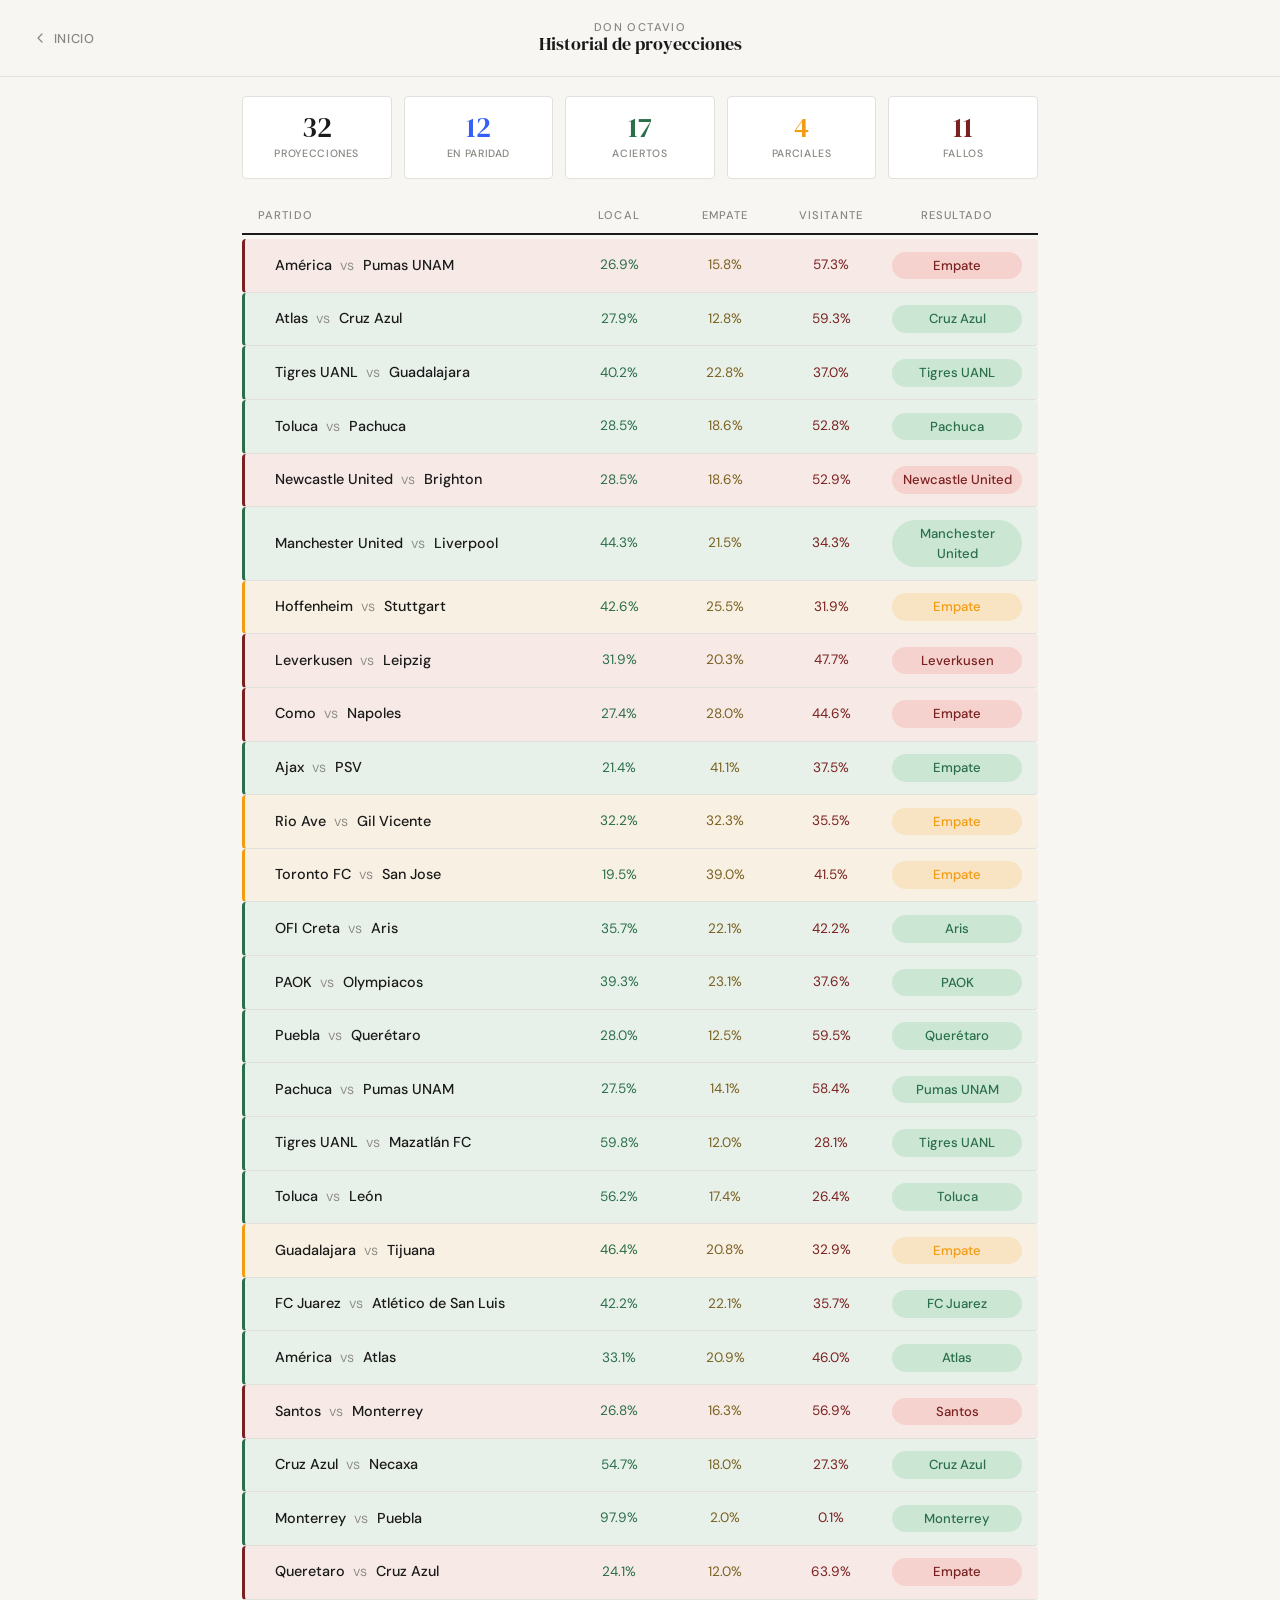
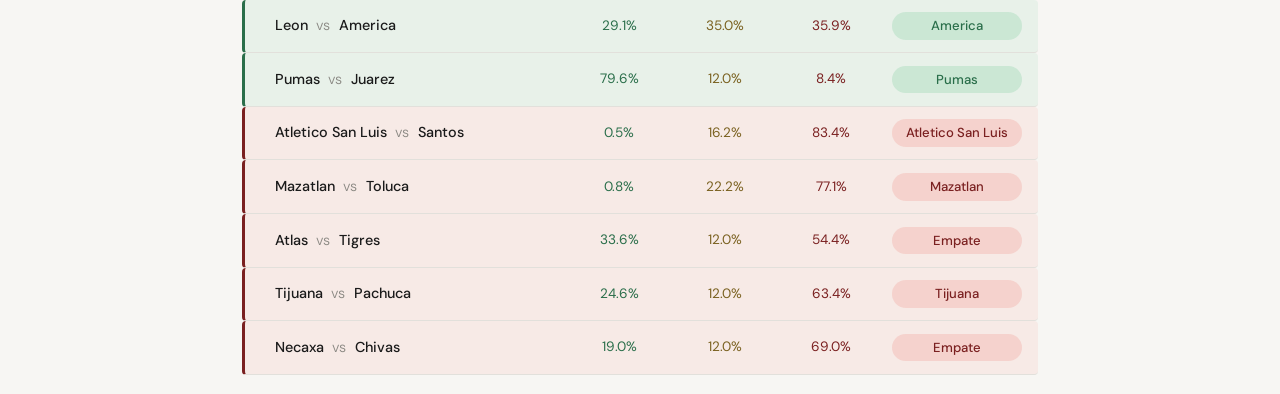
==== historial.html @ b7ad4d97 "Cambios en el home" ====
<!DOCTYPE html>
<html lang="es">
<head>
  <meta charset="UTF-8">
  <meta name="viewport" content="width=device-width, initial-scale=1.0">
  <title>Historial de Proyecciones | Don Octavio</title>
  <link rel="preconnect" href="https://fonts.googleapis.com">
  <link href="https://fonts.googleapis.com/css2?family=DM+Serif+Display&family=DM+Sans:wght@300;400;500&display=swap" rel="stylesheet">
  <link rel="stylesheet" href="estilos.css">
  <link rel="icon" type="image/png" href="assets/favicon.png">
</head>
<body>

<header>
  <button class="btn-back" onclick="window.location.href='index.html'" style="display:flex;">
    <svg width="16" height="16" viewBox="0 0 24 24" fill="none"
         stroke="currentColor" stroke-width="1.8" stroke-linecap="round" stroke-linejoin="round">
      <polyline points="15 18 9 12 15 6"/>
    </svg>
    Inicio
  </button>
  <div class="header-center">
    <span class="header-label">Don Octavio</span>
    <h1>Historial de proyecciones</h1>
  </div>
</header>

<div class="view" id="vista-historial">

  <div class="loading" id="loading">
    <div class="spinner"></div>
    <span>Cargando historial…</span>
  </div>

  <div id="resumenMetricas" style="display:none;">
    <div class="hist-metricas" id="histMetricas"></div>
  </div>

  <div class="tabla" id="contenedorHistorial" style="display:none;"></div>

  <div class="hist-vacio" id="histVacio" style="display:none;">
    <p>No hay proyecciones en el historial aún.</p>
  </div>

</div>

<!-- Modal -->
<div class="modal-overlay" id="modalOverlay" onclick="cerrarModal(event)">
  <div class="modal-card" id="modalCard">
    <button class="modal-close" onclick="cerrarModal()">
      <svg width="18" height="18" viewBox="0 0 24 24" fill="none"
           stroke="currentColor" stroke-width="1.8" stroke-linecap="round" stroke-linejoin="round">
        <line x1="18" y1="6" x2="6" y2="18"/><line x1="6" y1="6" x2="18" y2="18"/>
      </svg>
    </button>
    <div id="modalContenido"></div>
  </div>
</div>

<script>
const CARPETA = 'partidos/';

function fmt(n) { return (n * 100).toFixed(1) + '%'; }

function obtenerFavorito(p) {
  if (p.prediccion) return p.prediccion;
  const max = Math.max(p.prob_local, p.prob_empate, p.prob_visitante);
  if (max === p.prob_local)     return p.local;
  if (max === p.prob_visitante) return p.visitante;
  return 'Empate';
}

function obtenerPctFavorito(p, fav) {
  if (fav === p.local)     return fmt(p.prob_local);
  if (fav === p.visitante) return fmt(p.prob_visitante);
  return fmt(p.prob_empate);
}

function calcularParidad(partidos) {
  let totalParidad = 0;

  for (const p of partidos) {
    const probs = [p.prob_local, p.prob_empate, p.prob_visitante];
    probs.sort((a, b) => b - a);

    const diferencia = probs[0] - probs[1];

    if (diferencia < 0.15) {
      totalParidad++;
    }
  }

  return totalParidad;
}

function clasificarResultado(p) {
  if (!p.resultado) return 'pending';
  const fav = obtenerFavorito(p);
  if (fav === p.resultado) return 'acierto';

  const probs = [p.prob_local, p.prob_empate, p.prob_visitante];
  probs.sort((a, b) => b - a);
  const diferencia = probs[0] - probs[1];

  return diferencia < 0.15 ? 'parcial' : 'fallo';
}

function acerto(p) {
  return p.resultado && obtenerFavorito(p) === p.resultado;
}

async function cargarJSON(ruta) {
  const r = await fetch(ruta);
  if (!r.ok) throw new Error(`Error cargando ${ruta}`);
  return r.json();
}

async function cargarTodos() {
  let archivos = [];
  try { archivos = await cargarJSON(CARPETA + 'index.json'); }
  catch (e) { console.warn('No se encontró partidos/index.json', e); return []; }

  const resultados = await Promise.allSettled(
    archivos.map(n => cargarJSON(CARPETA + n))
  );

  const partidos = [];
  for (const res of resultados) {
    if (res.status === 'fulfilled') {
      const d = res.value;
      if (Array.isArray(d))               partidos.push(...d);
      else if (Array.isArray(d.partidos)) partidos.push(...d.partidos);
    }
  }
  return partidos;
}

/* ── Métricas ── */
function calcularEficiencia(partidos) {
  const conResultado = partidos.filter(p => p.resultado);
  if (!conResultado.length) return { pct: '—', aciertos: 0, fallos: 0, local: 0, empate: 0, visitante: 0 };

  let aciertos = 0, parciales = 0, fallos = 0, local = 0, empate = 0, visitante = 0;

  for (const p of conResultado) {
    const tipo = clasificarResultado(p);
    const fav  = obtenerFavorito(p);
    if (tipo === 'acierto') {
      aciertos++;
      if (fav === p.local)          local++;
      else if (fav === p.visitante) visitante++;
      else                          empate++;
    } else if (tipo === 'parcial') {
      parciales++;
    } else {
      fallos++;
    }
  }
  const pct = ((aciertos / conResultado.length) * 100).toFixed(1) + '%';
  return { pct, aciertos, parciales, fallos, local, empate, visitante };
}

function renderMetricas(partidos) {
  const el = document.getElementById('histMetricas');
  if (!el) return;
  const { pct, aciertos, fallos, local, empate, visitante, parciales } = calcularEficiencia(partidos);
  const paridad = calcularParidad(partidos);

  el.innerHTML = `
    <div class="hist-metrica-card">
      <span class="hist-metrica-val">${partidos.length}</span>
      <span class="hist-metrica-lbl">Proyecciones</span>
    </div>
    <div class="hist-metrica-card">
      <span class="hist-metrica-val hist-val-paridad">${paridad}</span>
      <span class="hist-metrica-lbl">En Paridad</span>
    </div>
    <div class="hist-metrica-card">
      <span class="hist-metrica-val hist-val-win">${aciertos}</span>
      <span class="hist-metrica-lbl">Aciertos</span>
    </div>
    <div class="hist-metrica-card">
      <span class="hist-metrica-val hist-val-parcial">${parciales}</span>
      <span class="hist-metrica-lbl">Parciales</span>
    </div>
    <div class="hist-metrica-card">
      <span class="hist-metrica-val hist-val-loss">${fallos}</span>
      <span class="hist-metrica-lbl">Fallos</span>
    </div>
  `;
}

/* ── Tabla ── */
function renderTabla(partidos) {
  const el = document.getElementById('contenedorHistorial');
  if (!el) return;

  const header = `
    <div class="tabla-header hist-tabla-header">
      <span>Partido</span>
      <span>Local</span>
      <span>Empate</span>
      <span>Visitante</span>
      <span>Resultado</span>
    </div>
  `;

  const filas = partidos.map((p, i) => {
    const fav      = obtenerFavorito(p);
    const pct      = obtenerPctFavorito(p, fav);
    const tuvo     = !!p.resultado;
    const ok       = tuvo && fav === p.resultado;
    const tipo = clasificarResultado(p);
    const rowClass = `fila hist-fila ${
      tipo === 'acierto' ? 'fila--acierto' :
      tipo === 'parcial' ? 'fila--parcial' :
      tipo === 'fallo'   ? 'fila--fallo'   : ''
    }`;

    return `
      <div class="${rowClass}" onclick="abrirModal(${i})" style="cursor:pointer;">
        <div class="fila-equipo">
          <div class="logos-pair">
            <img src="${p.logo_local}"     alt="${p.local}"     onerror="this.style.display='none'">
            <img src="${p.logo_visitante}" alt="${p.visitante}" onerror="this.style.display='none'">
          </div>
          <span class="fila-nombre">${p.local} <em>vs</em> ${p.visitante}</span>
        </div>
        <span class="fila-pct win">${fmt(p.prob_local)}</span>
        <span class="fila-pct draw">${fmt(p.prob_empate)}</span>
        <span class="fila-pct loss">${fmt(p.prob_visitante)}</span>
        <span class="fila-resultado ${
          tipo === 'acierto' ? 'res--ok' :
          tipo === 'parcial' ? 'res--parcial' :
          tipo === 'fallo'   ? 'res--fail' : 'res--pending'
        }">
          ${tuvo ? p.resultado : '—'}
        </span>
      </div>
    `;
  }).join('');

  el.innerHTML = header + filas;
}

/* ── Modal ── */
let _partidos = [];

function abrirModal(i) {
  const p   = _partidos[i];
  const fav = obtenerFavorito(p);
  const ok  = p.resultado && fav === p.resultado;
  const tuvo = !!p.resultado;

  const tipo = clasificarResultado(p);
  const veredictoClass =
    tipo === 'acierto' ? 'veredicto--ok' :
    tipo === 'parcial' ? 'veredicto--parcial' :
    tipo === 'fallo'   ? 'veredicto--fail' : 'veredicto--pending';
  const veredictoTexto =
    tipo === 'acierto' ? 'Acierto' :
    tipo === 'parcial' ? 'Acierto parcial' :
    tipo === 'fallo'   ? 'Fallo' : 'Sin resultado';
  const veredictoIcon  = tuvo ? (ok ? `
    <svg width="20" height="20" viewBox="0 0 24 24" fill="none" stroke="currentColor" stroke-width="2" stroke-linecap="round" stroke-linejoin="round"><polyline points="20 6 9 17 4 12"/></svg>
  ` : `
    <svg width="20" height="20" viewBox="0 0 24 24" fill="none" stroke="currentColor" stroke-width="2" stroke-linecap="round" stroke-linejoin="round"><line x1="18" y1="6" x2="6" y2="18"/><line x1="6" y1="6" x2="18" y2="18"/></svg>
  `) : '';

  document.getElementById('modalContenido').innerHTML = `
    <div class="modal-equipos">
      <div class="modal-equipo">
        <img src="${p.logo_local}" alt="${p.local}" onerror="this.style.display='none'">
        <span>${p.local}</span>
      </div>
      <span class="modal-vs">vs</span>
      <div class="modal-equipo">
        <img src="${p.logo_visitante}" alt="${p.visitante}" onerror="this.style.display='none'">
        <span>${p.visitante}</span>
      </div>
    </div>

    <div class="modal-detalle">
      <div class="modal-fila">
        <span class="modal-lbl">Proyección</span>
        <span class="modal-val">${fav}</span>
      </div>
      <div class="modal-fila">
        <span class="modal-lbl">Confianza</span>
        <span class="modal-val">${p.confianza}</span>
      </div>
      <div class="modal-fila1">
        <span class="modal-lbl">Probabilidades</span>
        <span class="modal-val modal-probs">
          <span class="prob-chip win">${p.local} ${fmt(p.prob_local)}</span>
          <span class="prob-chip draw">Empate ${fmt(p.prob_empate)}</span>
          <span class="prob-chip loss">${p.visitante} ${fmt(p.prob_visitante)}</span>
        </span>
      </div>
      <div class="modal-fila">
        <span class="modal-lbl">Resultado</span>
        <span class="modal-val">${tuvo ? p.resultado : '—'}</span>
      </div>
    </div>

    <div class="veredicto ${veredictoClass}">
      ${veredictoIcon}
      <span>${veredictoTexto}</span>
    </div>
  `;

  document.getElementById('modalOverlay').classList.add('modal--visible');
}

function cerrarModal(e) {
  if (e && e.target !== document.getElementById('modalOverlay') && !e.target.closest('.modal-close')) return;
  if (!e) document.getElementById('modalOverlay').classList.remove('modal--visible');
  else     document.getElementById('modalOverlay').classList.remove('modal--visible');
}

document.addEventListener('keydown', e => {
  if (e.key === 'Escape') document.getElementById('modalOverlay').classList.remove('modal--visible');
});

/* ── Init ── */
async function init() {
  const loading         = document.getElementById('loading');
  const resumenMetricas = document.getElementById('resumenMetricas');
  const contenedor      = document.getElementById('contenedorHistorial');
  const vacio           = document.getElementById('histVacio');

  const partidos = await cargarTodos();
  _partidos = partidos;

  loading.style.display = 'none';

  if (!partidos.length) { vacio.style.display = 'block'; return; }

  resumenMetricas.style.display = 'block';
  contenedor.style.display      = 'block';

  renderMetricas(partidos);
  renderTabla(partidos);
}

init();
</script>

<style>
/* ── Métricas ── */
.hist-metricas {
  display: grid;
  grid-template-columns: repeat(auto-fit, minmax(110px, 1fr));
  gap: .75rem;
  margin-bottom: 1.75rem;
}

.hist-metrica-card {
  background: var(--surface);
  border: 1px solid var(--border);
  border-radius: var(--radius);
  padding: 1rem;
  display: flex;
  flex-direction: column;
  align-items: center;
  gap: .3rem;
  text-align: center;
}

.hist-metrica-val {
  font-family: var(--font-serif);
  font-size: 1.75rem;
  color: var(--text);
  line-height: 1;
}
.hist-val-win  { color: var(--win); }
.hist-val-loss { color: var(--loss); }

.hist-metrica-lbl {
  font-size: .66rem;
  color: var(--muted);
  font-weight: 500;
  letter-spacing: .06em;
  text-transform: uppercase;
}

/* ── Tabla ── */
.hist-tabla-header {
  grid-template-columns: 1fr 90px 90px 90px 130px;
}

.hist-fila {
  grid-template-columns: 1fr 90px 90px 90px 130px;
  transition: background .15s;
  align-items: center;
}

.fila--acierto {
  background: rgba(39, 174, 96, 0.07);
  border-left: 3px solid var(--win);
}
.fila--acierto:hover { background: rgba(39, 174, 96, 0.13); }

.fila--fallo {
  background: rgba(231, 76, 60, 0.07);
  border-left: 3px solid var(--loss);
}
.fila--fallo:hover { background: rgba(231, 76, 60, 0.13); }

.fila-pred-text {
  font-size: .82rem;
  color: var(--text);
  font-weight: 500;
}

.fila-resultado {
  font-size: .82rem;
  font-weight: 500;
  padding: .25rem .6rem;
  border-radius: 999px;
  text-align: center;
  display: inline-flex;
  align-items: center;
  justify-content: center;
}

.hist-val-parcial { color: #f39c12; }
.hist-val-paridad { color: #1246f3dc; }

.fila--parcial {
  background: rgba(243, 156, 18, 0.07);
  border-left: 3px solid #f39c12;
}
.fila--parcial:hover { background: rgba(243, 156, 18, 0.13); }

.res--parcial {
  background: rgba(243, 156, 18, .15);
  color: #f39c12;
}

.veredicto--parcial {
  background: rgba(243, 156, 18, .12);
  color: #f39c12;
  border: 1px solid rgba(243, 156, 18, .25);
}
.res--ok      { background: rgba(39,174,96,.15); color: var(--win); }
.res--fail    { background: rgba(231,76,60,.15);  color: var(--loss); }
.res--pending { color: var(--muted); }

/* ── Modal overlay ── */
.modal-overlay {
  display: none;
  position: fixed;
  inset: 0;
  background: rgba(0,0,0,.55);
  z-index: 999;
  align-items: center;
  justify-content: center;
  padding: 1rem;
}
.modal--visible { display: flex; }

.modal-card {
  background: var(--bg);
  border: 1px solid var(--border);
  border-radius: calc(var(--radius) * 1.5);
  padding: 2rem 1.75rem 1.75rem;
  width: 100%;
  max-width: 480px;
  position: relative;
  animation: modalIn .2s ease;
}

@keyframes modalIn {
  from { opacity: 0; transform: translateY(12px) scale(.97); }
  to   { opacity: 1; transform: translateY(0) scale(1); }
}

.modal-close {
  position: absolute;
  top: 1rem; right: 1rem;
  background: none;
  border: none;
  cursor: pointer;
  color: var(--muted);
  padding: .25rem;
  border-radius: 50%;
  display: flex;
  transition: color .15s;
}
.modal-close:hover { color: var(--text); }

/* Modal contenido */
.modal-equipos {
  display: flex;
  align-items: center;
  justify-content: center;
  gap: 1.25rem;
  margin-bottom: 1.75rem;
  padding-bottom: 1.5rem;
  border-bottom: 1px solid var(--border);
}

.modal-equipo {
  display: flex;
  flex-direction: column;
  align-items: center;
  gap: .5rem;
}

.modal-equipo img {
  width: 56px;
  height: 56px;
  object-fit: contain;
}

.modal-equipo span {
  font-size: .82rem;
  font-weight: 500;
  color: var(--text);
  text-align: center;
}

.modal-vs {
  font-family: var(--font-serif);
  font-size: 1.1rem;
  color: var(--muted);
}

.modal-detalle {
  display: flex;
  flex-direction: column;
  gap: .75rem;
  margin-bottom: 1.5rem;
}

.modal-fila {
  display: flex;
  justify-content: space-between;
  align-items: flex-start;
  gap: 1rem;
}

.modal-fila1 {
  display: flex;
  flex-direction: column;
  gap: 1rem;
}

.modal-lbl {
  font-size: .78rem;
  color: var(--muted);
  text-transform: uppercase;
  letter-spacing: .05em;
  font-weight: 500;
  white-space: nowrap;
}

.modal-val {
  font-size: .88rem;
  color: var(--text);
  font-weight: 500;
  text-align: right;
}

.modal-probs {
  display: flex;
  flex-wrap: wrap;
  gap: .4rem;
  justify-content: center;
}

.prob-chip {
  font-size: .72rem;
  font-weight: 500;
  padding: .2rem .55rem;
  border-radius: 999px;
  background: var(--surface);
  border: 1px solid var(--border);
}
.prob-chip.win  { color: var(--win); }
.prob-chip.draw { color: var(--draw); }
.prob-chip.loss { color: var(--loss); }

/* Veredicto */
.veredicto {
  display: flex;
  align-items: center;
  justify-content: center;
  gap: .6rem;
  padding: .9rem 1rem;
  border-radius: var(--radius);
  font-weight: 500;
  font-size: .95rem;
  letter-spacing: .02em;
}

.veredicto--ok {
  background: rgba(39,174,96,.12);
  color: var(--win);
  border: 1px solid rgba(39,174,96,.25);
}
.veredicto--fail {
  background: rgba(231,76,60,.12);
  color: var(--loss);
  border: 1px solid rgba(231,76,60,.25);
}
.veredicto--pending {
  background: var(--surface);
  color: var(--muted);
  border: 1px solid var(--border);
}

/* ── Vacío ── */
.hist-vacio {
  padding: 4rem 0;
  text-align: center;
  color: var(--muted);
  font-size: .9rem;
}

/* ── Responsive ── */
@media (max-width: 640px) {
  .hist-tabla-header,
  .hist-fila {
    grid-template-columns: 1fr 70px 110px 80px;
  }
  .hist-tabla-header span:nth-child(3),
  .hist-tabla-header span:nth-child(4),
  .hist-fila .fila-pct.draw,
  .hist-fila .fila-pct.loss { display: none; }
}
</style>

</body>
</html>
---- estilos.css ----
/* ── Variables ──────────────────────────────────────── */
:root {
  --bg:         #f7f6f3;
  --surface:    #ffffff;
  --border:     #e2e0db;
  --text:       #1a1a1a;
  --muted:      #888680;
  --accent:     #1a1a1a;
  --win:        #2a6e4a;
  --draw:       #7a6120;
  --loss:       #7a2020;
  --radius:     4px;
  --font-serif: 'DM Serif Display', Georgia, serif;
  --font-sans:  'DM Sans', system-ui, sans-serif;
  --transition: .25s ease;
}

/* ── Reset ──────────────────────────────────────────── */
*, *::before, *::after { box-sizing: border-box; margin: 0; padding: 0; }
html { scroll-behavior: smooth; }

body {
  background: var(--bg);
  color: var(--text);
  font-family: var(--font-sans);
  font-weight: 400;
  font-size: 15px;
  line-height: 1.5;
  min-height: 100vh;
}

/* ── Header ─────────────────────────────────────────── */
header {
  position: sticky; top: 0; z-index: 100;
  background: var(--bg);
  border-bottom: 1px solid var(--border);
  height: 77px;
  padding: 0 2rem;
  display: grid;
  grid-template-columns: 1fr auto 1fr;
  align-items: center;
}

.btn-back {
  justify-self: start;
  display: none;
  align-items: center;
  gap: .35rem;
  background: none;
  border: none;
  cursor: pointer;
  color: var(--muted);
  font-family: var(--font-sans);
  font-size: .8rem;
  font-weight: 500;
  letter-spacing: .05em;
  text-transform: uppercase;
  transition: color var(--transition);
  padding: 0;
}
.btn-back:hover { color: var(--text); }

.header-center {
  display: flex;
  flex-direction: column;
  align-items: center;
  line-height: 1.15;
}

.header-right {
  display: flex;
  align-items: center;
  justify-content: space-around;
}

.header-logo {
  height: clamp(36px, 5vw, 68px);
  width: auto;
}

.header-label {
  font-size: .7rem;
  font-weight: 500;
  letter-spacing: .12em;
  text-transform: uppercase;
  color: var(--muted);
}
header h1 {
  font-family: var(--font-serif);
  font-size: 1.1rem;
  font-weight: 400;
  color: var(--text);
}

.badge {
  font-size: .7rem;
  font-weight: 500;
  letter-spacing: .1em;
  text-transform: uppercase;
  color: var(--muted);
  border: 1px solid var(--border);
  padding: .2rem .6rem;
  border-radius: 99px;
}

/* ── Views ──────────────────────────────────────────── */
.view {
  max-width: 860px;
  margin: 0 auto;
  padding: 1.2rem 2rem;
  transition: opacity var(--transition), transform var(--transition);
}
.view.hidden { display: none; }

/* ── Loading ────────────────────────────────────────── */
.loading {
  display: flex;
  align-items: center;
  gap: .75rem;
  color: var(--muted);
  font-size: .8rem;
  letter-spacing: .08em;
  text-transform: uppercase;
  padding: 4rem 0;
}
.spinner {
  width: 18px; height: 18px;
  border: 1.5px solid var(--border);
  border-top-color: var(--muted);
  border-radius: 50%;
  animation: spin .7s linear infinite;
}
@keyframes spin { to { transform: rotate(360deg); } }

/* ── Tabla de partidos ──────────────────────────────── */
.tabla { display: flex; flex-direction: column; }

.tabla-header {
  display: grid;
  grid-template-columns: 1fr 90px 90px 90px 120px;
  gap: 1rem;
  padding: 0 1rem .6rem;
  border-bottom: 2px solid var(--text);
  margin-bottom: .25rem;
}
.tabla-header span {
  font-size: .7rem;
  font-weight: 500;
  letter-spacing: .1em;
  text-transform: uppercase;
  color: var(--muted);
  text-align: center;
}
.tabla-header span:first-child { text-align: left; }

.fila {
  display: grid;
  grid-template-columns: 1fr 90px 90px 90px 120px;
  gap: 1rem;
  align-items: center;
  padding: .78rem 1rem;
  border-bottom: 1px solid var(--border);
  cursor: pointer;
  transition: background var(--transition);
  border-radius: var(--radius);
}
.fila:hover { background: var(--surface); }

.fila-equipo {
  display: flex;
  align-items: center;
  gap: .85rem;
}
.logos-pair { display: flex; align-items: center; }
.logos-pair img {
  width: 28px; height: 28px;
  object-fit: contain;
  border-radius: 50%;
  background: var(--bg);
  border: 1px solid var(--border);
}
.logos-pair img:last-child { margin-left: -8px; }

.fila-nombre {
  font-size: .9rem;
  font-weight: 500;
  color: var(--text);
  white-space: nowrap;
  overflow: hidden;
  text-overflow: ellipsis;
}
.fila-nombre em {
  font-style: normal;
  color: var(--muted);
  font-weight: 300;
  margin: 0 .3rem;
}

.fila-pct {
  text-align: center;
  font-size: .85rem;
  font-weight: 400;
}
.fila-pct.win  { color: var(--win); }
.fila-pct.draw { color: var(--draw); }
.fila-pct.loss { color: var(--loss); }

.fila-pred {
  display: flex;
  align-items: center;
  justify-content: space-between;
  gap: .5rem;
}
.fila-pred-text {
  font-size: .8rem;
  font-weight: 500;
  color: var(--text);
  white-space: nowrap;
  overflow: hidden;
  text-overflow: ellipsis;
}
.fila-arrow {
  color: var(--border);
  flex-shrink: 0;
  transition: color var(--transition), transform var(--transition);
}
.fila:hover .fila-arrow {
  color: var(--muted);
  transform: translateX(3px);
}

/* ── Vista detalle ──────────────────────────────────── */
.detalle-wrap {
  max-width: 560px;
  margin: 0 auto;
}

/* Card base */
.det-card {
  background: var(--surface);
  border: 1px solid var(--border);
  border-radius: var(--radius);
  margin-bottom: .75rem;
  overflow: hidden;
}

/* Card predicción: tono ligeramente más claro que --bg */
.det-card-pred {
  background: #eeecea;
  border-color: #dddbd6;
}

/* Equipos */
.det-match {
  display: flex;
  align-items: center;
  justify-content: center;
  gap: 2.5rem;
  padding: 2rem 1.5rem;
}

.det-equipo {
  display: flex;
  flex-direction: column;
  align-items: center;
  gap: .6rem;
  flex: 1;
}
.det-equipo img {
  width: 65px; height: 75px;
  object-fit: contain;
}
.det-equipo-nombre {
  font-size: .8rem;
  font-weight: 500;
  letter-spacing: .04em;
  text-transform: uppercase;
  color: var(--text);
  text-align: center;
}
.det-vs {
  font-family: var(--font-serif);
  font-size: 1.2rem;
  color: var(--muted);
  flex-shrink: 0;
}

/* Divisor interno */
.det-divider {
  height: 1px;
  background: var(--border);
  margin: 10px;
}

/* Probabilidades */
.det-probs {
  padding: 1.5rem;
}

/* Título de sección */
.det-seccion-titulo {
  font-size: .68rem;
  font-weight: 500;
  letter-spacing: .14em;
  text-transform: uppercase;
  color: var(--muted);
  margin-bottom: 1rem;
}

/* Barras */
.barra-row {
  display: grid;
  grid-template-columns: 160px 1fr 48px;
  align-items: center;
  gap: 1rem;
  margin-bottom: .75rem;
}
.barra-row:last-child { margin-bottom: 0; }
.barra-label {
  font-size: .82rem;
  color: var(--text);
  white-space: nowrap;
  overflow: hidden;
  text-overflow: ellipsis;
}
.barra-track {
  height: 3px;
  background: var(--border);
  border-radius: 99px;
  overflow: hidden;
}
.barra-fill {
  height: 100%;
  border-radius: 99px;
  width: 0;
  transition: width 1s cubic-bezier(.4,0,.2,1);
}
.barra-fill.win  { background: var(--win); }
.barra-fill.draw { background: var(--draw); }
.barra-fill.loss { background: var(--loss); }
.barra-pct {
  font-size: .82rem;
  font-weight: 500;
  text-align: right;
}
.barra-pct.win  { color: var(--win); }
.barra-pct.draw { color: var(--draw); }
.barra-pct.loss { color: var(--loss); }

/* Análisis */
.det-card > .det-seccion-titulo {
  padding: 1.5rem 1.5rem 0;
}
.det-razones-list {
  display: flex;
  flex-direction: column;
  gap: .4rem;
  padding: 1rem 1.5rem 1.5rem;
}
/* Predicción */
.det-card-pred > .det-seccion-titulo {
  padding: 1.5rem 1.5rem 0;
}
.det-pred-valor {
  font-family: var(--font-serif);
  font-size: 1.8rem;
  color: var(--text);
  padding: .5rem 1.5rem 0;
}
.det-confianza {
  display: inline-block;
  font-size: .7rem;
  font-weight: 500;
  letter-spacing: .08em;
  text-transform: uppercase;
  padding: .2rem .6rem;
  border: 1px solid currentColor;
  border-radius: 99px;
  margin: .5rem 1.5rem 1.5rem;
}
.conf-alta  { color: var(--win); }
.conf-media { color: var(--draw); }
.conf-baja  { color: var(--muted); }

/* ── Responsive ─────────────────────────────────────── */
@media (max-width: 600px) {
  header {
    padding: 0 1rem;
    height: 60px;
  }
  .header-logo { height: clamp(28px, 8vw, 44px); }
  .tabla-header,
  .fila {
    grid-template-columns: 1fr 64px 80px;
    gap: .4rem;
  }
  .tabla-header span:nth-child(3),
  .tabla-header span:nth-child(4),
  .fila .fila-pct.draw,
  .fila .fila-pct.loss { display: none; }
  .fila-nombre em { display: none; }
  .logos-pair img { width: 20px; height: 20px; }
  .fila-pred-text { font-size: .72rem; }
  .barra-row {
    grid-template-columns: 100px 1fr 38px;
    gap: .5rem;
  }
  .det-equipo img { width: 40px; height: 40px; }
  .det-match { gap: 1.5rem; padding: 1.5rem; }
}

/* ── Análisis por equipo ────────────────────────────── */
.det-analisis-wrap {
  display: flex;
  flex-direction: column;
  margin: 0 30px;
  gap: 0;
}

/* Fila de equipo: escudo | razones */
.det-analisis-equipo {
  display: grid;
  grid-template-columns: 100px 1fr;
  gap: 1.25rem;
  align-items: center;
  padding: 1.25rem 0;
}

/* Visitante: razones | escudo (invertido) */
.det-analisis-equipo--visit {
  grid-template-columns: 1fr 100px;
}

/* Columna del escudo */
.det-analisis-escudo {
  display: flex;
  flex-direction: column;
  align-items: center;
  gap: .5rem;
  padding-top: .25rem;
}
.det-analisis-escudo img {
  width: 65px;
  height: 70px;
  object-fit: contain;
}
.det-analisis-nombre {
  font-size: .68rem;
  font-weight: 500;
  letter-spacing: .05em;
  text-transform: uppercase;
  color: var(--muted);
  text-align: center;
  line-height: 1.3;
}

/* Columna de razones */
.det-analisis-razones {
  display: flex;
  flex-direction: column;
  gap: .35rem;
}

/* Razón individual */
.razon-item {
  padding: .45rem .7rem;
  border-left: 2px solid var(--border);
  background: var(--bg);
  border-radius: 0 var(--radius) var(--radius) 0;
  font-size: .78rem;
  color: var(--muted);
  line-height: 1.45;
}
.razon-pro    { border-left-color: var(--win);  color: var(--text); }
.razon-contra { border-left-color: var(--loss); color: var(--muted); }

/* Para visitante, la línea va a la derecha */
.det-analisis-equipo--visit .razon-item {
  border-left:  none;
  border-right: 2px solid var(--border);
  border-radius: var(--radius) 0 0 var(--radius);
  text-align: right;
}
.det-analisis-equipo--visit .razon-pro    { border-right-color: var(--win); }
.det-analisis-equipo--visit .razon-contra { border-right-color: var(--loss); }

/* Divisor entre local y visitante */
.det-analisis-divider {
  height: 1px;
  background: var(--border);
  margin: 0;
}

/* ── Responsive ─────────────────────────────────────── */
@media (max-width: 600px) {
  .det-analisis-equipo,
  .det-analisis-equipo--visit {
    grid-template-columns: 72px 1fr;
  }
  .det-analisis-equipo--visit {
    grid-template-columns: 1fr 72px;
  }
  .det-analisis-escudo img {
    width: 36px;
    height: 36px;
  }
}

/* ── Card de factor ─────────────────────────────────── */
.det-card-factor {
  padding: 1.25rem 1.5rem;
}

.factor-header {
  display: flex;
  align-items: center;
  justify-content: space-between;
  margin-bottom: 1rem;
  gap: 1rem;
}

.factor-titulo {
  font-size: .68rem;
  font-weight: 500;
  letter-spacing: .12em;
  text-transform: uppercase;
  color: var(--muted);
}

/* Badge de impacto */
.factor-badge {
  font-size: .62rem;
  font-weight: 500;
  letter-spacing: .08em;
  text-transform: uppercase;
  padding: .18rem .55rem;
  border-radius: 99px;
  border: 1px solid currentColor;
  white-space: nowrap;
}
.impacto-alto  { color: var(--win); }
.impacto-medio { color: var(--draw); }
.impacto-bajo  { color: var(--muted); }

/* Visual del factor */
.factor-visual {
  margin-bottom: .85rem;
}

/* Fila equipo + barra */
.factor-row {
  display: grid;
  grid-template-columns: 130px 1fr 40px;
  align-items: center;
  gap: .75rem;
  margin-bottom: .45rem;
}
.factor-row:last-child { margin-bottom: 0; }

.factor-equipo-label {
  font-size: .78rem;
  color: var(--text);
  white-space: nowrap;
  overflow: hidden;
  text-overflow: ellipsis;
}

.factor-barra-track {
  height: 4px;
  background: var(--border);
  border-radius: 99px;
  overflow: hidden;
}
.factor-barra-fill {
  height: 100%;
  border-radius: 99px;
  width: 0;
  transition: width 1s cubic-bezier(.4,0,.2,1);
}
.barra-win  { background: var(--win); }
.barra-loss { background: var(--loss); }
.barra-draw { background: var(--draw); }

.factor-barra-pct {
  font-size: .78rem;
  font-weight: 500;
  text-align: right;
  color: var(--text);
}

.factor-detalle {
  font-size: .72rem;
  color: var(--muted);
  padding-left: 130px;
  margin-top: -.2rem;
  margin-bottom: .4rem;
}

.factor-subgrupo-label {
  font-size: .65rem;
  font-weight: 500;
  letter-spacing: .08em;
  text-transform: uppercase;
  color: var(--muted);
  margin-bottom: .4rem;
}

.factor-valor {
  font-size: .78rem;
  font-weight: 500;
  color: var(--text);
  text-align: right;
  min-width: 32px;
}

/* Bolitas de forma */
.factor-bolitas {
  display: flex;
  align-items: center;
  gap: 4px;
}
.bolita {
  width: 22px;
  height: 22px;
  border-radius: 50%;
  font-size: .62rem;
  font-weight: 500;
  display: flex;
  align-items: center;
  justify-content: center;
  color: #fff;
  flex-shrink: 0;
}
.bolita-w { background: var(--win); }
.bolita-d { background: var(--draw); }
.bolita-l { background: var(--loss); }

/* H2H */
.h2h-conteo {
  display: flex;
  align-items: center;
  justify-content: space-between;
  margin-bottom: .75rem;
}
.h2h-bloque {
  display: flex;
  flex-direction: column;
  align-items: center;
  gap: .2rem;
  flex: 1;
}
.h2h-bloque--center { flex: 0.6; }
.h2h-num {
  font-family: var(--font-serif);
  font-size: 1.6rem;
  color: var(--text);
  line-height: 1;
}
.h2h-num--emp { color: var(--muted); font-size: 1.2rem; }
.h2h-lbl {
  font-size: .65rem;
  color: var(--muted);
  text-align: center;
  letter-spacing: .04em;
}
.h2h-barra-total {
  display: flex;
  height: 5px;
  border-radius: 99px;
  overflow: hidden;
  gap: 2px;
}
.h2h-seg { height: 100%; transition: width .8s ease; }
.h2h-seg--local { background: var(--win); border-radius: 99px 0 0 99px; }
.h2h-seg--emp   { background: var(--border); }
.h2h-seg--visit { background: var(--loss); border-radius: 0 99px 99px 0; }

/* Vuelta en casa */
.vuelta-info {
  display: flex;
  flex-direction: column;
  gap: .5rem;
}
.vuelta-equipo {
  display: flex;
  align-items: center;
  gap: .75rem;
  padding: .5rem .75rem;
  border-radius: var(--radius);
  background: var(--bg);
}
.vuelta-destacado {
  background: #eaf4ef;
  border-left: 2px solid var(--win);
}
.vuelta-pos {
  font-size: .72rem;
  color: var(--muted);
  min-width: 20px;
}
.vuelta-nombre {
  font-size: .82rem;
  font-weight: 500;
  color: var(--text);
  flex: 1;
}
.vuelta-badge {
  font-size: .62rem;
  font-weight: 500;
  letter-spacing: .06em;
  text-transform: uppercase;
  color: var(--win);
  border: 1px solid var(--win);
  padding: .15rem .5rem;
  border-radius: 99px;
}

/* Interpretación */
.factor-interpretacion {
  font-size: .8rem;
  color: var(--muted);
  line-height: 1.6;
  padding-top: .85rem;
  border-top: 1px solid var(--border);
}

/* ── Responsive ─────────────────────────────────────── */
@media (max-width: 600px) {
  .factor-row {
    grid-template-columns: 90px 1fr 36px;
    gap: .5rem;
  }
  .factor-detalle { padding-left: 90px; }
  .h2h-num { font-size: 1.3rem; }
}
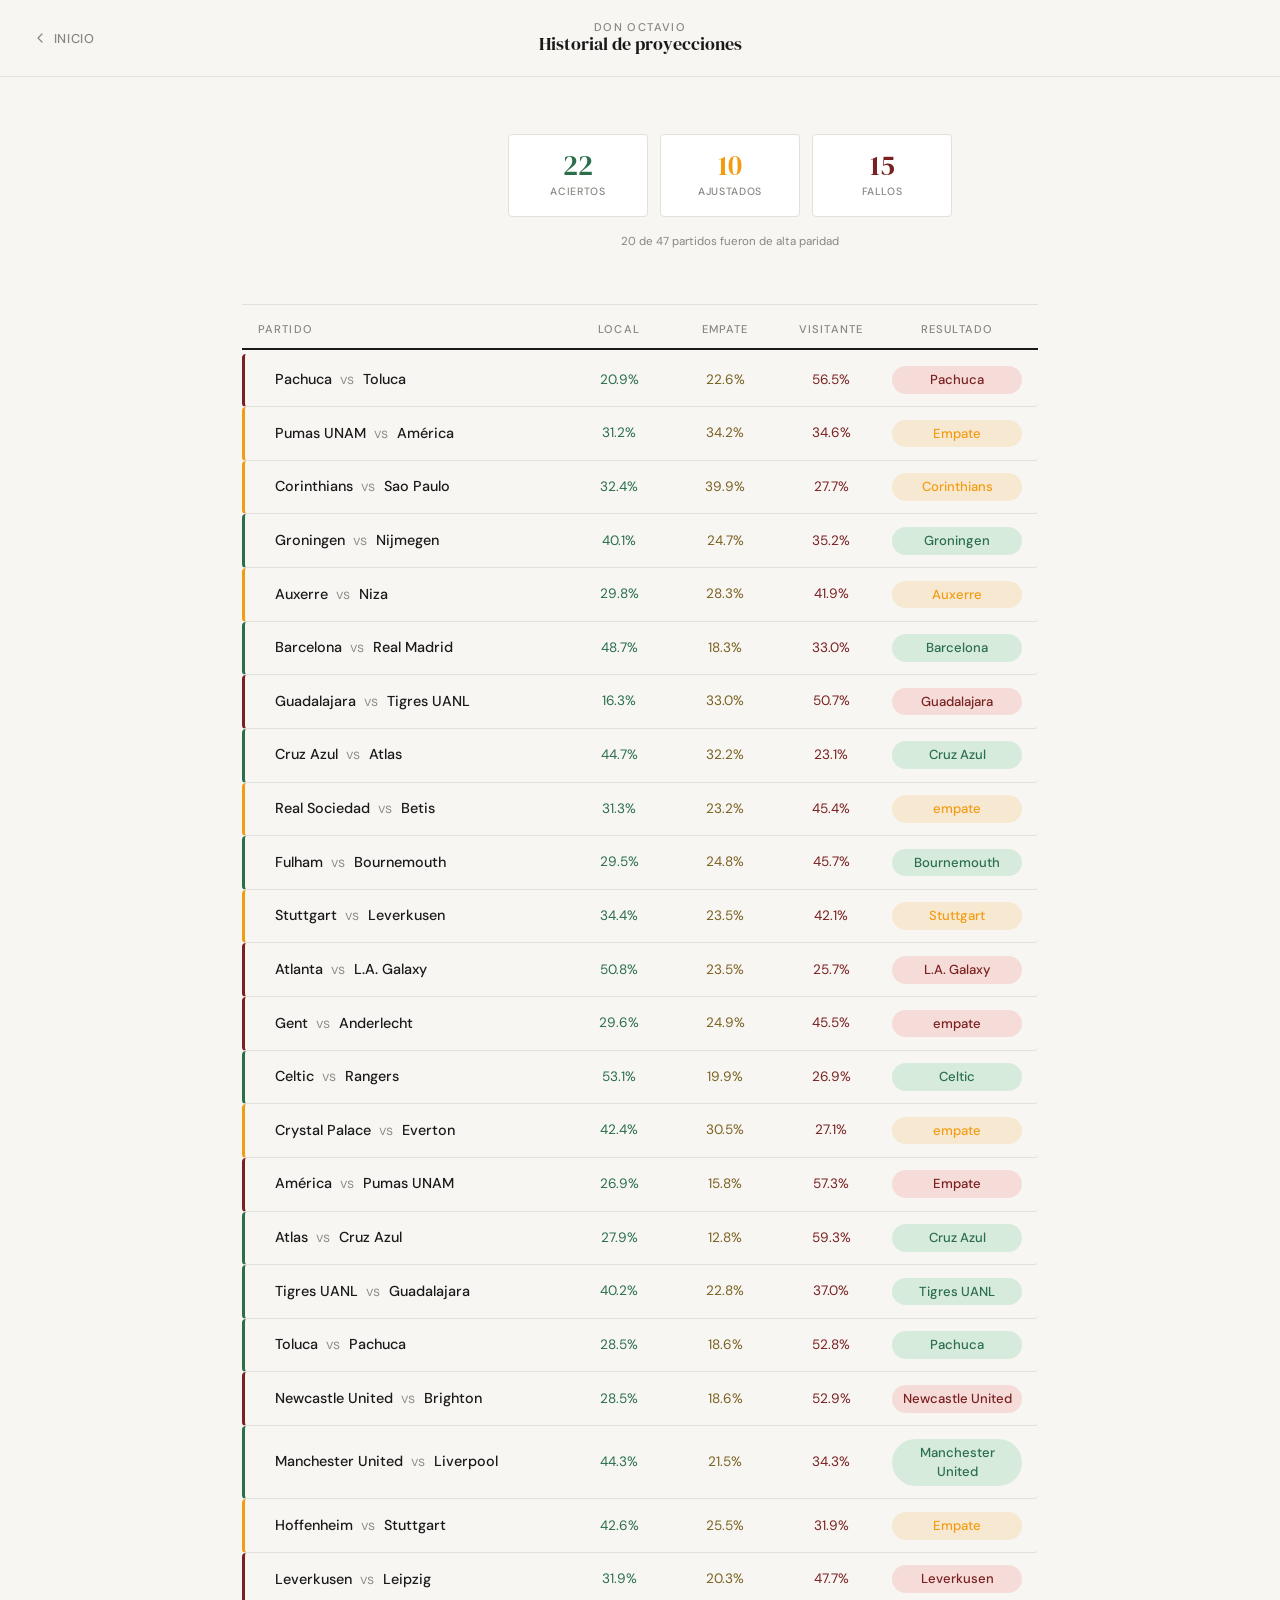
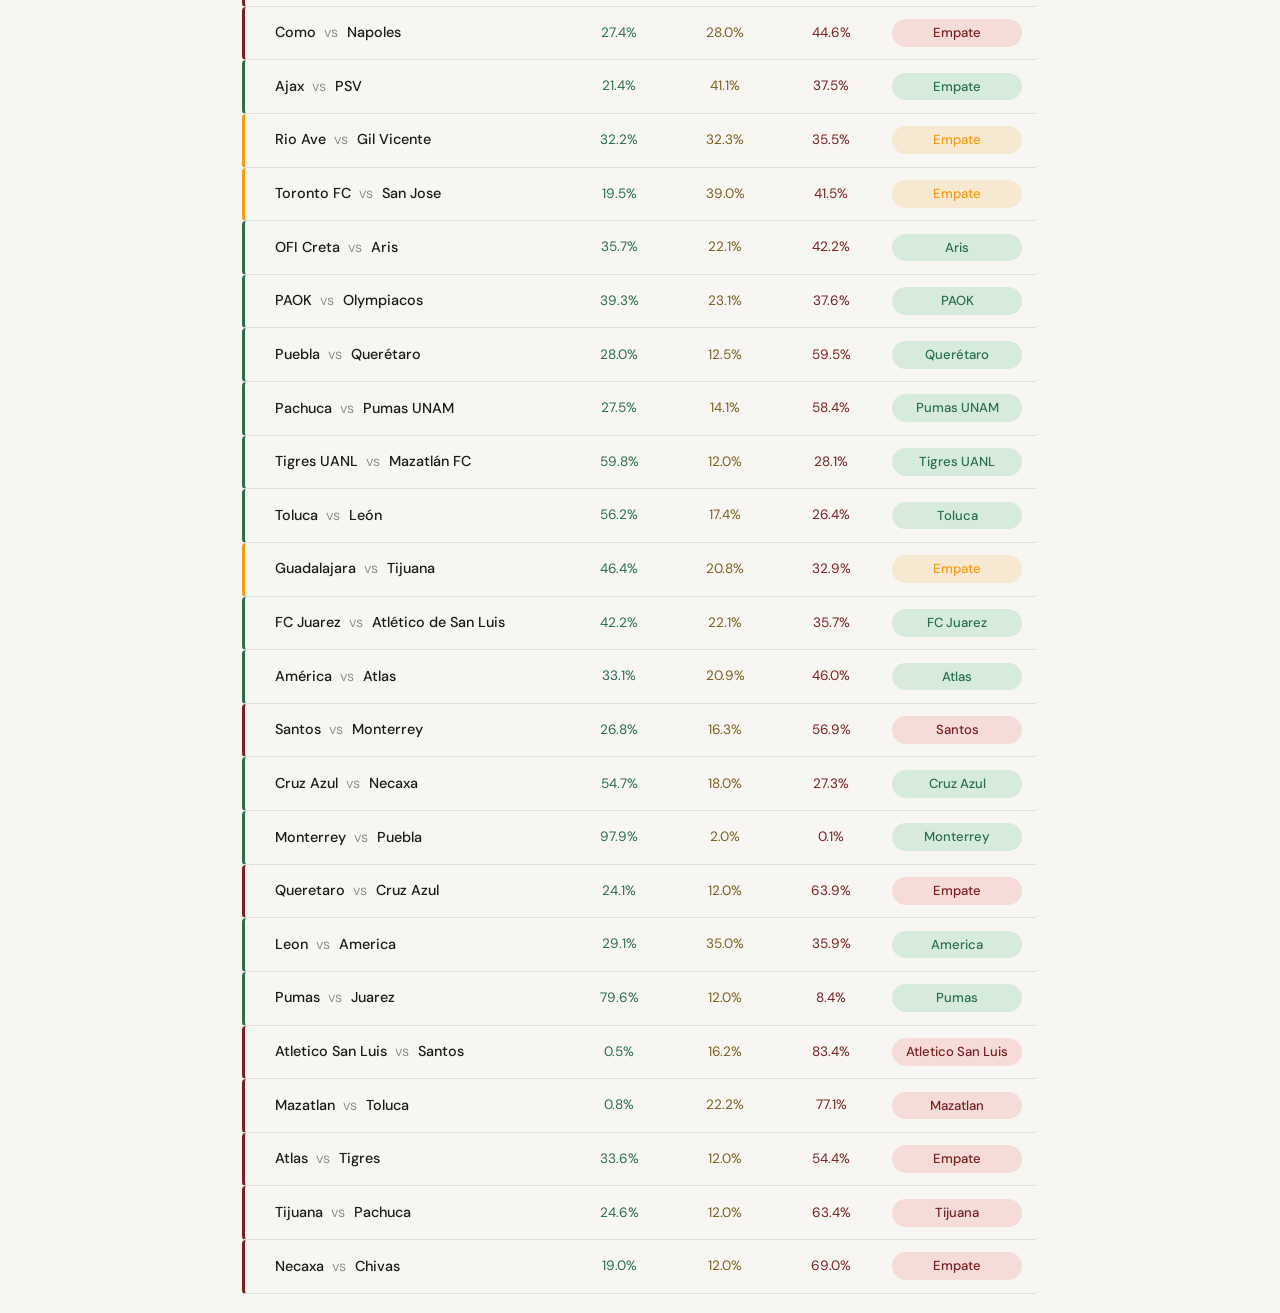
==== commit 1a2d2e78: "Actualizaciones en proyecciones" ====
--- a/historial.html
+++ b/historial.html
@@ -32,9 +32,27 @@
     <span>Cargando historial…</span>
   </div>
 
-  <div id="resumenMetricas" style="display:none;">
-    <div class="hist-metricas" id="histMetricas"></div>
+<div id="resumenMetricas" style="display:none;">
+  <div class="hist-resumen-layout">
+
+    <div class="hist-dona-wrap" id="histDona" style="opacity:0; transition: opacity .3s;">
+      <div class="hist-dona-inner">
+        <canvas id="donaChart" role="img" aria-label="Distribución: aciertos, ajustados y fallos">Distribución de proyecciones.</canvas>
+        <div class="hist-dona-centro">
+          <span class="hist-dona-num" id="donaTotal">—</span>
+          <span class="hist-dona-sub">Proyecciones</span>
+        </div>
+      </div>
+    </div>
+
+    <div class="hist-resumen-derecha">
+      <div class="hist-metricas" id="histMetricas"></div>
+      <p class="hist-nota-paridad" id="histNotaParidad"></p>
+      <div class="hist-dona-leyenda" id="donaLeyenda"></div>
+    </div>
+
   </div>
+</div>
 
   <div class="tabla" id="contenedorHistorial" style="display:none;"></div>
 
@@ -61,6 +79,71 @@
 const CARPETA = 'partidos/';
 
 function fmt(n) { return (n * 100).toFixed(1) + '%'; }
+
+function renderDona(partidos) {
+  const el = document.getElementById('histDona');
+  if (!el) return;
+
+  const conResultado = partidos.filter(p => p.resultado);
+  if (!conResultado.length) return;
+
+  let aciertos = 0, ajustados = 0, fallos = 0;
+  for (const p of conResultado) {
+    const tipo = clasificarResultado(p);
+    if (tipo === 'acierto')      aciertos++;
+    else if (tipo === 'parcial') ajustados++;
+    else                         fallos++;
+  }
+
+  const total = conResultado.length;
+  document.getElementById('donaTotal').textContent = total;
+
+  document.getElementById('donaLeyenda').innerHTML = `
+    <span class="dona-item">
+      <span class="dona-dot" style="background:#27ae60;"></span>
+      <span class="dona-lbl">Aciertos</span>
+      <span class="dona-val">${Math.round(aciertos/total*100)}%</span>
+    </span>
+    <span class="dona-item">
+      <span class="dona-dot" style="background:#f39c12;"></span>
+      <span class="dona-lbl">Ajustados</span>
+      <span class="dona-val">${Math.round(ajustados/total*100)}%</span>
+    </span>
+    <span class="dona-item">
+      <span class="dona-dot" style="background:#e74c3c;"></span>
+      <span class="dona-lbl">Fallos</span>
+      <span class="dona-val">${Math.round(fallos/total*100)}%</span>
+    </span>
+  `;
+
+  el.style.opacity = '1';
+
+  if (window._donaChart) window._donaChart.destroy();
+  window._donaChart = new Chart(document.getElementById('donaChart'), {
+    type: 'doughnut',
+    data: {
+      labels: ['Aciertos', 'Ajustados', 'Fallos'],
+      datasets: [{
+        data: [aciertos, ajustados, fallos],
+        backgroundColor: ['#27ae60', '#f39c12', '#e74c3c'],
+        borderWidth: 0
+      }]
+    },
+    options: {
+      responsive: true,
+      maintainAspectRatio: false,
+      cutout: '72%',
+      plugins: {
+        legend: { display: false },
+        tooltip: {
+          callbacks: {
+            label: ctx => ` ${ctx.label}: ${ctx.raw} (${Math.round(ctx.raw/total*100)}%)`
+          }
+        }
+      }
+    }
+  });
+}
 
 function obtenerFavorito(p) {
   if (p.prediccion) return p.prediccion;
@@ -163,31 +246,26 @@
 function renderMetricas(partidos) {
   const el = document.getElementById('histMetricas');
   if (!el) return;
-  const { pct, aciertos, fallos, local, empate, visitante, parciales } = calcularEficiencia(partidos);
+  const { aciertos, parciales, fallos } = calcularEficiencia(partidos);
   const paridad = calcularParidad(partidos);
 
   el.innerHTML = `
-    <div class="hist-metrica-card">
-      <span class="hist-metrica-val">${partidos.length}</span>
-      <span class="hist-metrica-lbl">Proyecciones</span>
-    </div>
-    <div class="hist-metrica-card">
-      <span class="hist-metrica-val hist-val-paridad">${paridad}</span>
-      <span class="hist-metrica-lbl">En Paridad</span>
-    </div>
     <div class="hist-metrica-card">
       <span class="hist-metrica-val hist-val-win">${aciertos}</span>
       <span class="hist-metrica-lbl">Aciertos</span>
     </div>
     <div class="hist-metrica-card">
       <span class="hist-metrica-val hist-val-parcial">${parciales}</span>
-      <span class="hist-metrica-lbl">Parciales</span>
+      <span class="hist-metrica-lbl">Ajustados</span>
     </div>
     <div class="hist-metrica-card">
       <span class="hist-metrica-val hist-val-loss">${fallos}</span>
       <span class="hist-metrica-lbl">Fallos</span>
     </div>
   `;
+
+  const nota = document.getElementById('histNotaParidad');
+  if (nota) nota.textContent = `${paridad} de ${partidos.length} partidos fueron de alta paridad`;
 }
 
 /* ── Tabla ── */
@@ -341,18 +419,103 @@
 
   renderMetricas(partidos);
   renderTabla(partidos);
+
+  const script = document.createElement('script');
+  script.src = 'https://cdnjs.cloudflare.com/ajax/libs/Chart.js/4.4.1/chart.umd.js';
+  script.onload = () => renderDona(partidos);
+  document.head.appendChild(script);
 }
 
 init();
 </script>
 
 <style>
+  /* ── Dona ── */
+.hist-dona-wrap {
+  flex-shrink: 0;
+  width: 160px;
+  height: 160px;
+}
+
+.hist-dona-inner {
+  position: relative;
+  width: 160px;
+  height: 160px;
+}
+
+.hist-dona-inner canvas {
+  position: absolute;
+  top: 0;
+  left: 0;
+  width: 160px !important;
+  height: 160px !important;
+}
+/* ── Layout resumen ── */
+.hist-resumen-layout {
+  display: flex;
+  align-items: center;
+  justify-content: center;
+  gap: 1.25rem;
+  margin-bottom: 1rem;
+  padding: 1.5rem 0;
+  border-bottom: 1px solid var(--border);
+}
+
+.hist-dona-wrap {
+  flex-shrink: 0;
+}
+
+.hist-dona-inner {
+  position: relative;
+  width: 160px;
+  height: 160px;
+}
+
+.hist-dona-inner canvas {
+  width: 100% !important;
+  height: 100% !important;
+}
+
+.hist-dona-centro {
+  position: absolute;
+  inset: 0;
+  display: flex;
+  flex-direction: column;
+  align-items: center;
+  justify-content: center;
+  pointer-events: none;
+}
+
+.hist-dona-num {
+  font-family: var(--font-serif);
+  font-size: 1.6rem;
+  color: var(--text);
+  line-height: 1;
+}
+
+.hist-dona-sub {
+  font-size: .62rem;
+  color: var(--muted);
+  text-transform: uppercase;
+  letter-spacing: .07em;
+  margin-top: 3px;
+}
+
+/* ── Columna derecha ── */
+.hist-resumen-derecha {
+  flex: 0 1 auto;
+  display: flex;
+  flex-direction: column;
+  align-items: center;
+  gap: 1rem;
+}
+
 /* ── Métricas ── */
 .hist-metricas {
   display: grid;
-  grid-template-columns: repeat(auto-fit, minmax(110px, 1fr));
+  grid-template-columns: repeat(3, minmax(100px, 140px));
   gap: .75rem;
-  margin-bottom: 1.75rem;
+  justify-content: center;
 }
 
 .hist-metrica-card {
@@ -373,8 +536,10 @@
   color: var(--text);
   line-height: 1;
 }
-.hist-val-win  { color: var(--win); }
-.hist-val-loss { color: var(--loss); }
+
+.hist-val-win     { color: var(--win); }
+.hist-val-loss    { color: var(--loss); }
+.hist-val-parcial { color: #f39c12; }
 
 .hist-metrica-lbl {
   font-size: .66rem;
@@ -384,6 +549,48 @@
   text-transform: uppercase;
 }
 
+/* ── Leyenda dona ── */
+.hist-dona-leyenda {
+  display: flex;
+  gap: 1.5rem;
+  flex-wrap: wrap;
+  justify-content: center;
+  width: 100%;
+}
+
+.dona-item {
+  display: flex;
+  align-items: center;
+  gap: .5rem;
+}
+
+.dona-dot {
+  width: 7px;
+  height: 7px;
+  border-radius: 50%;
+  flex-shrink: 0;
+}
+
+.dona-lbl {
+  font-size: .75rem;
+  color: var(--muted);
+}
+
+.dona-val {
+  font-size: .75rem;
+  color: var(--text);
+  font-weight: 500;
+}
+
+/* ── Nota paridad ── */
+.hist-nota-paridad {
+  font-size: .72rem;
+  color: var(--muted);
+  margin: 0;
+  text-align: center;
+  width: 100%;
+}
+
 /* ── Tabla ── */
 .hist-tabla-header {
   grid-template-columns: 1fr 90px 90px 90px 130px;
@@ -396,16 +603,22 @@
 }
 
 .fila--acierto {
-  background: rgba(39, 174, 96, 0.07);
+  background: transparent;
   border-left: 3px solid var(--win);
 }
-.fila--acierto:hover { background: rgba(39, 174, 96, 0.13); }
+.fila--acierto:hover { background: rgba(39, 174, 96, 0.07); }
 
 .fila--fallo {
-  background: rgba(231, 76, 60, 0.07);
+  background: transparent;
   border-left: 3px solid var(--loss);
 }
-.fila--fallo:hover { background: rgba(231, 76, 60, 0.13); }
+.fila--fallo:hover { background: rgba(231, 76, 60, 0.07); }
+
+.fila--parcial {
+  background: transparent;
+  border-left: 3px solid #f39c12;
+}
+.fila--parcial:hover { background: rgba(243, 156, 18, 0.07); }
 
 .fila-pred-text {
   font-size: .82rem;
@@ -424,27 +637,9 @@
   justify-content: center;
 }
 
-.hist-val-parcial { color: #f39c12; }
-.hist-val-paridad { color: #1246f3dc; }
-
-.fila--parcial {
-  background: rgba(243, 156, 18, 0.07);
-  border-left: 3px solid #f39c12;
-}
-.fila--parcial:hover { background: rgba(243, 156, 18, 0.13); }
-
-.res--parcial {
-  background: rgba(243, 156, 18, .15);
-  color: #f39c12;
-}
-
-.veredicto--parcial {
-  background: rgba(243, 156, 18, .12);
-  color: #f39c12;
-  border: 1px solid rgba(243, 156, 18, .25);
-}
-.res--ok      { background: rgba(39,174,96,.15); color: var(--win); }
-.res--fail    { background: rgba(231,76,60,.15);  color: var(--loss); }
+.res--ok      { background: rgba(39,174,96,.15);  color: var(--win); }
+.res--parcial { background: rgba(243,156,18,.15);  color: #f39c12; }
+.res--fail    { background: rgba(231,76,60,.15);   color: var(--loss); }
 .res--pending { color: var(--muted); }
 
 /* ── Modal overlay ── */
@@ -490,7 +685,6 @@
 }
 .modal-close:hover { color: var(--text); }
 
-/* Modal contenido */
 .modal-equipos {
   display: flex;
   align-items: center;
@@ -582,7 +776,7 @@
 .prob-chip.draw { color: var(--draw); }
 .prob-chip.loss { color: var(--loss); }
 
-/* Veredicto */
+/* ── Veredicto ── */
 .veredicto {
   display: flex;
   align-items: center;
@@ -600,6 +794,11 @@
   color: var(--win);
   border: 1px solid rgba(39,174,96,.25);
 }
+.veredicto--parcial {
+  background: rgba(243,156,18,.12);
+  color: #f39c12;
+  border: 1px solid rgba(243,156,18,.25);
+}
 .veredicto--fail {
   background: rgba(231,76,60,.12);
   color: var(--loss);
@@ -620,6 +819,16 @@
 }
 
 /* ── Responsive ── */
+@media (max-width: 560px) {
+  .hist-resumen-layout {
+    flex-direction: column;
+    align-items: center;
+  }
+  .hist-resumen-derecha {
+    width: 100%;
+  }
+}
+
 @media (max-width: 640px) {
   .hist-tabla-header,
   .hist-fila {
